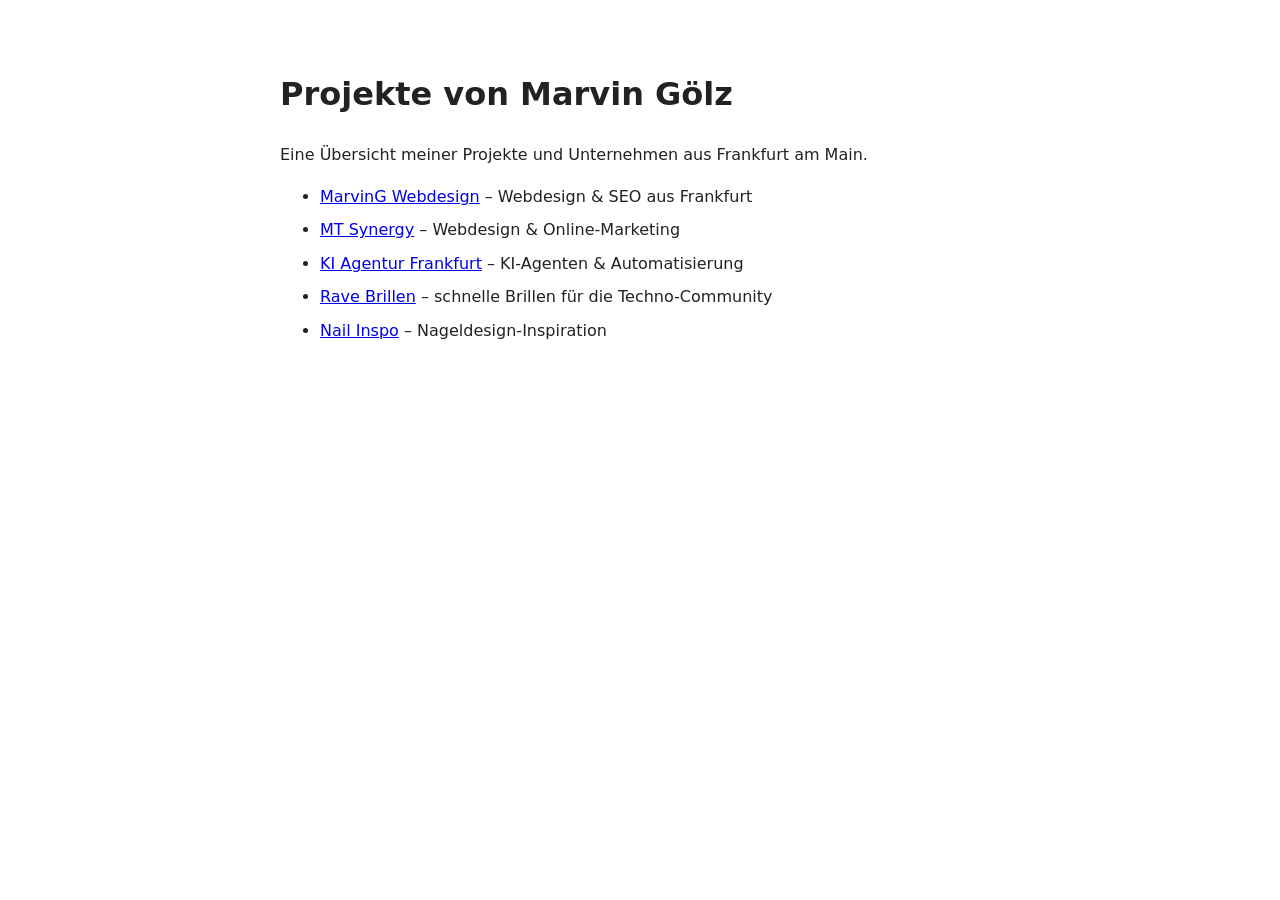
==== index.html @ 98b552a2 "Create index.html" ====
<!doctype html>
<html lang="de"><head><meta charset="utf-8"><meta name="viewport" content="width=device-width, initial-scale=1"><title>Projekte von Marvin Gölz</title>
<style>body{font-family:system-ui,sans-serif;max-width:720px;margin:0 auto;padding:48px 20px;line-height:1.6;color:#222}li{margin:8px 0}</style></head>
<body><h1>Projekte von Marvin Gölz</h1><p>Eine Übersicht meiner Projekte und Unternehmen aus Frankfurt am Main.</p>
<ul>
<li><a href="marving-webdesign/">MarvinG Webdesign</a> – Webdesign &amp; SEO aus Frankfurt</li>
<li><a href="mt-synergy/">MT Synergy</a> – Webdesign &amp; Online-Marketing</li>
<li><a href="ki-agentur-frankfurt/">KI Agentur Frankfurt</a> – KI-Agenten &amp; Automatisierung</li>
<li><a href="rave-brillen/">Rave Brillen</a> – schnelle Brillen für die Techno-Community</li>
<li><a href="nail-inspo/">Nail Inspo</a> – Nageldesign-Inspiration</li>
</ul></body></html>
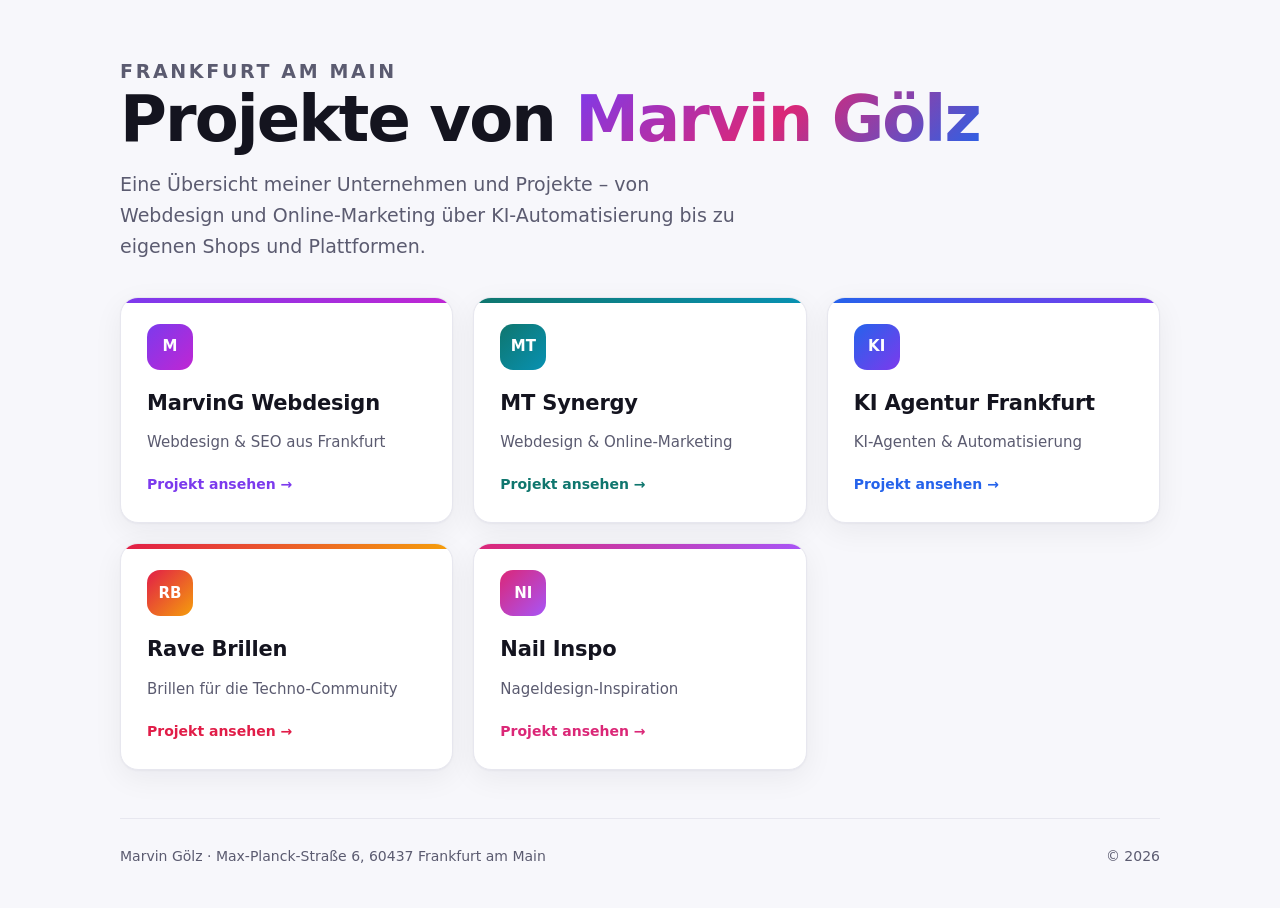
==== commit af040896: "Redesign Übersicht, Stylesheet, Sitemap und Search-Console-Verifizierung" ====
--- a/index.html
+++ b/index.html
@@ -1,11 +1,58 @@
 <!doctype html>
-<html lang="de"><head><meta charset="utf-8"><meta name="viewport" content="width=device-width, initial-scale=1"><title>Projekte von Marvin Gölz</title>
-<style>body{font-family:system-ui,sans-serif;max-width:720px;margin:0 auto;padding:48px 20px;line-height:1.6;color:#222}li{margin:8px 0}</style></head>
-<body><h1>Projekte von Marvin Gölz</h1><p>Eine Übersicht meiner Projekte und Unternehmen aus Frankfurt am Main.</p>
-<ul>
-<li><a href="marving-webdesign/">MarvinG Webdesign</a> – Webdesign &amp; SEO aus Frankfurt</li>
-<li><a href="mt-synergy/">MT Synergy</a> – Webdesign &amp; Online-Marketing</li>
-<li><a href="ki-agentur-frankfurt/">KI Agentur Frankfurt</a> – KI-Agenten &amp; Automatisierung</li>
-<li><a href="rave-brillen/">Rave Brillen</a> – schnelle Brillen für die Techno-Community</li>
-<li><a href="nail-inspo/">Nail Inspo</a> – Nageldesign-Inspiration</li>
-</ul></body></html>
+<html lang="de">
+<head>
+<meta charset="utf-8">
+<meta name="viewport" content="width=device-width, initial-scale=1">
+<title>Projekte von Marvin Gölz – Webdesign, KI &amp; Online-Projekte aus Frankfurt</title>
+<meta name="description" content="Übersicht der Projekte und Unternehmen von Marvin Gölz aus Frankfurt am Main: Webdesign, Online-Marketing, KI-Agenten, Rave Brillen und Nail Inspo.">
+<link rel="canonical" href="https://marvinggit.github.io/my-projects/">
+<meta property="og:title" content="Projekte von Marvin Gölz – Webdesign, KI &amp; Online-Projekte aus Frankfurt">
+<meta property="og:description" content="Übersicht der Projekte und Unternehmen von Marvin Gölz aus Frankfurt am Main: Webdesign, Online-Marketing, KI-Agenten, Rave Brillen und Nail Inspo.">
+<meta property="og:url" content="https://marvinggit.github.io/my-projects/">
+<meta property="og:type" content="website">
+<meta name="theme-color" content="#7c3aed">
+<link rel="stylesheet" href="style.css">
+</head>
+<body style="--accent:#7c3aed">
+<div class="wrap">
+  <section class="intro">
+    <p class="kicker">Frankfurt am Main</p>
+    <h1>Projekte von <span>Marvin Gölz</span></h1>
+    <p>Eine Übersicht meiner Unternehmen und Projekte – von Webdesign und Online-Marketing über KI-Automatisierung bis zu eigenen Shops und Plattformen.</p>
+  </section>
+  <main class="projects">
+    <a class="project" href="marving-webdesign/" style="--accent:#7c3aed;--accent2:#c026d3">
+      <span class="pm">M</span>
+      <h2>MarvinG Webdesign</h2>
+      <p>Webdesign &amp; SEO aus Frankfurt</p>
+      <span class="more">Projekt ansehen →</span>
+    </a>
+    <a class="project" href="mt-synergy/" style="--accent:#0f766e;--accent2:#0891b2">
+      <span class="pm">MT</span>
+      <h2>MT Synergy</h2>
+      <p>Webdesign &amp; Online-Marketing</p>
+      <span class="more">Projekt ansehen →</span>
+    </a>
+    <a class="project" href="ki-agentur-frankfurt/" style="--accent:#2563eb;--accent2:#7c3aed">
+      <span class="pm">KI</span>
+      <h2>KI Agentur Frankfurt</h2>
+      <p>KI-Agenten &amp; Automatisierung</p>
+      <span class="more">Projekt ansehen →</span>
+    </a>
+    <a class="project" href="rave-brillen/" style="--accent:#e11d48;--accent2:#f59e0b">
+      <span class="pm">RB</span>
+      <h2>Rave Brillen</h2>
+      <p>Brillen für die Techno-Community</p>
+      <span class="more">Projekt ansehen →</span>
+    </a>
+    <a class="project" href="nail-inspo/" style="--accent:#db2777;--accent2:#a855f7">
+      <span class="pm">NI</span>
+      <h2>Nail Inspo</h2>
+      <p>Nageldesign-Inspiration</p>
+      <span class="more">Projekt ansehen →</span>
+    </a>
+  </main>
+  <footer><span>Marvin Gölz · Max-Planck-Straße 6, 60437 Frankfurt am Main</span><span>© 2026</span></footer>
+</div>
+</body>
+</html>
--- a/style.css
+++ b/style.css
@@ -0,0 +1,44 @@
+:root{--bg:#f7f7fb;--surface:#fff;--text:#14141f;--muted:#5b5b70;--line:#e7e7ef;--radius:18px;--shadow:0 1px 2px rgba(20,20,40,.04),0 8px 30px rgba(20,20,40,.06)}
+@media (prefers-color-scheme:dark){:root{--bg:#0d0d14;--surface:#16161f;--text:#f1f1f7;--muted:#a3a3b8;--line:#272735;--shadow:0 1px 2px rgba(0,0,0,.3),0 8px 30px rgba(0,0,0,.35)}}
+*{box-sizing:border-box}html{-webkit-text-size-adjust:100%}
+body{margin:0;background:var(--bg);color:var(--text);font:16px/1.65 ui-sans-serif,system-ui,-apple-system,"Segoe UI",Roboto,"Helvetica Neue",Arial,sans-serif;-webkit-font-smoothing:antialiased}
+a{color:inherit}
+.wrap{max-width:1080px;margin:0 auto;padding:0 20px}
+.topbar{display:flex;justify-content:space-between;align-items:center;padding:18px 0;font-size:14px;color:var(--muted)}
+.topbar a{text-decoration:none;font-weight:600;color:var(--text)}
+.topbar a:hover{color:var(--accent)}
+.hero{position:relative;overflow:hidden;border-radius:28px;padding:64px 48px;color:#fff;background:radial-gradient(1200px 400px at 90% -10%,rgba(255,255,255,.22),transparent 60%),linear-gradient(135deg,var(--accent),var(--accent2));box-shadow:var(--shadow)}
+.hero:after{content:"";position:absolute;right:-80px;bottom:-120px;width:340px;height:340px;border-radius:50%;background:rgba(255,255,255,.08)}
+.mono{display:inline-grid;place-items:center;width:56px;height:56px;border-radius:16px;background:rgba(255,255,255,.18);backdrop-filter:blur(4px);font-weight:800;letter-spacing:.5px;font-size:18px;margin-bottom:22px;border:1px solid rgba(255,255,255,.3)}
+.kicker{text-transform:uppercase;letter-spacing:.14em;font-size:12px;font-weight:700;opacity:.85;margin:0 0 10px}
+.hero h1{font-size:clamp(34px,5.4vw,56px);line-height:1.05;margin:0 0 14px;letter-spacing:-.02em}
+.hero p.lead{font-size:clamp(17px,2vw,21px);max-width:640px;margin:0 0 30px;opacity:.95}
+.btn{display:inline-flex;align-items:center;gap:10px;background:#fff;color:#111;text-decoration:none;font-weight:700;padding:14px 22px;border-radius:999px;box-shadow:0 6px 20px rgba(0,0,0,.18);transition:transform .15s ease}
+.btn:hover{transform:translateY(-2px)}
+.btn svg{width:18px;height:18px}
+.grid{display:grid;grid-template-columns:1.6fr 1fr;gap:24px;margin:28px 0 40px}
+.card{background:var(--surface);border:1px solid var(--line);border-radius:var(--radius);padding:30px;box-shadow:var(--shadow)}
+.card h2{font-size:13px;text-transform:uppercase;letter-spacing:.14em;color:var(--accent);margin:0 0 16px}
+.card p{margin:0 0 16px;color:var(--text)}.card p:last-child{margin:0}
+.side{display:flex;flex-direction:column;gap:24px}
+ul.focus{list-style:none;margin:0;padding:0;display:grid;gap:12px}
+ul.focus li{display:flex;gap:12px;align-items:flex-start;font-weight:500}
+ul.focus li:before{content:"";flex:0 0 22px;height:22px;border-radius:7px;margin-top:2px;background:var(--accent) url("data:image/svg+xml,%3Csvg xmlns='http://www.w3.org/2000/svg' viewBox='0 0 24 24' fill='none' stroke='white' stroke-width='3' stroke-linecap='round' stroke-linejoin='round'%3E%3Cpath d='M5 12l5 5L20 7'/%3E%3C/svg%3E") center/14px no-repeat}
+.contact{font-size:15px;color:var(--muted)}.contact strong{color:var(--text);display:block;margin-bottom:4px}
+footer{border-top:1px solid var(--line);padding:26px 0 40px;color:var(--muted);font-size:14px;display:flex;justify-content:space-between;gap:12px;flex-wrap:wrap}
+footer a{text-decoration:none;font-weight:600;color:var(--text)}
+/* overview */
+.intro{padding:56px 0 34px}
+.intro .kicker{color:var(--muted);opacity:1}
+.intro h1{font-size:clamp(36px,6vw,64px);line-height:1.02;letter-spacing:-.03em;margin:0 0 16px}
+.intro h1 span{background:linear-gradient(135deg,#7c3aed,#db2777 50%,#2563eb);-webkit-background-clip:text;background-clip:text;color:transparent}
+.intro p{font-size:19px;color:var(--muted);max-width:620px;margin:0}
+.projects{display:grid;grid-template-columns:repeat(auto-fill,minmax(300px,1fr));gap:20px;margin-bottom:48px}
+.project{position:relative;display:flex;flex-direction:column;gap:10px;text-decoration:none;background:var(--surface);border:1px solid var(--line);border-radius:var(--radius);padding:26px;box-shadow:var(--shadow);transition:transform .15s ease,border-color .15s ease;overflow:hidden}
+.project:before{content:"";position:absolute;inset:0 0 auto 0;height:5px;background:linear-gradient(90deg,var(--accent),var(--accent2))}
+.project:hover{transform:translateY(-3px);border-color:var(--accent)}
+.project .pm{width:46px;height:46px;border-radius:13px;display:grid;place-items:center;color:#fff;font-weight:800;font-size:15px;background:linear-gradient(135deg,var(--accent),var(--accent2))}
+.project h2{margin:6px 0 0;font-size:21px;letter-spacing:-.01em}
+.project p{margin:0;color:var(--muted);font-size:15px}
+.project .more{margin-top:auto;padding-top:8px;font-weight:700;color:var(--accent);font-size:14px}
+@media (max-width:820px){.grid{grid-template-columns:1fr}.hero{padding:44px 26px;border-radius:22px}.card{padding:24px}}
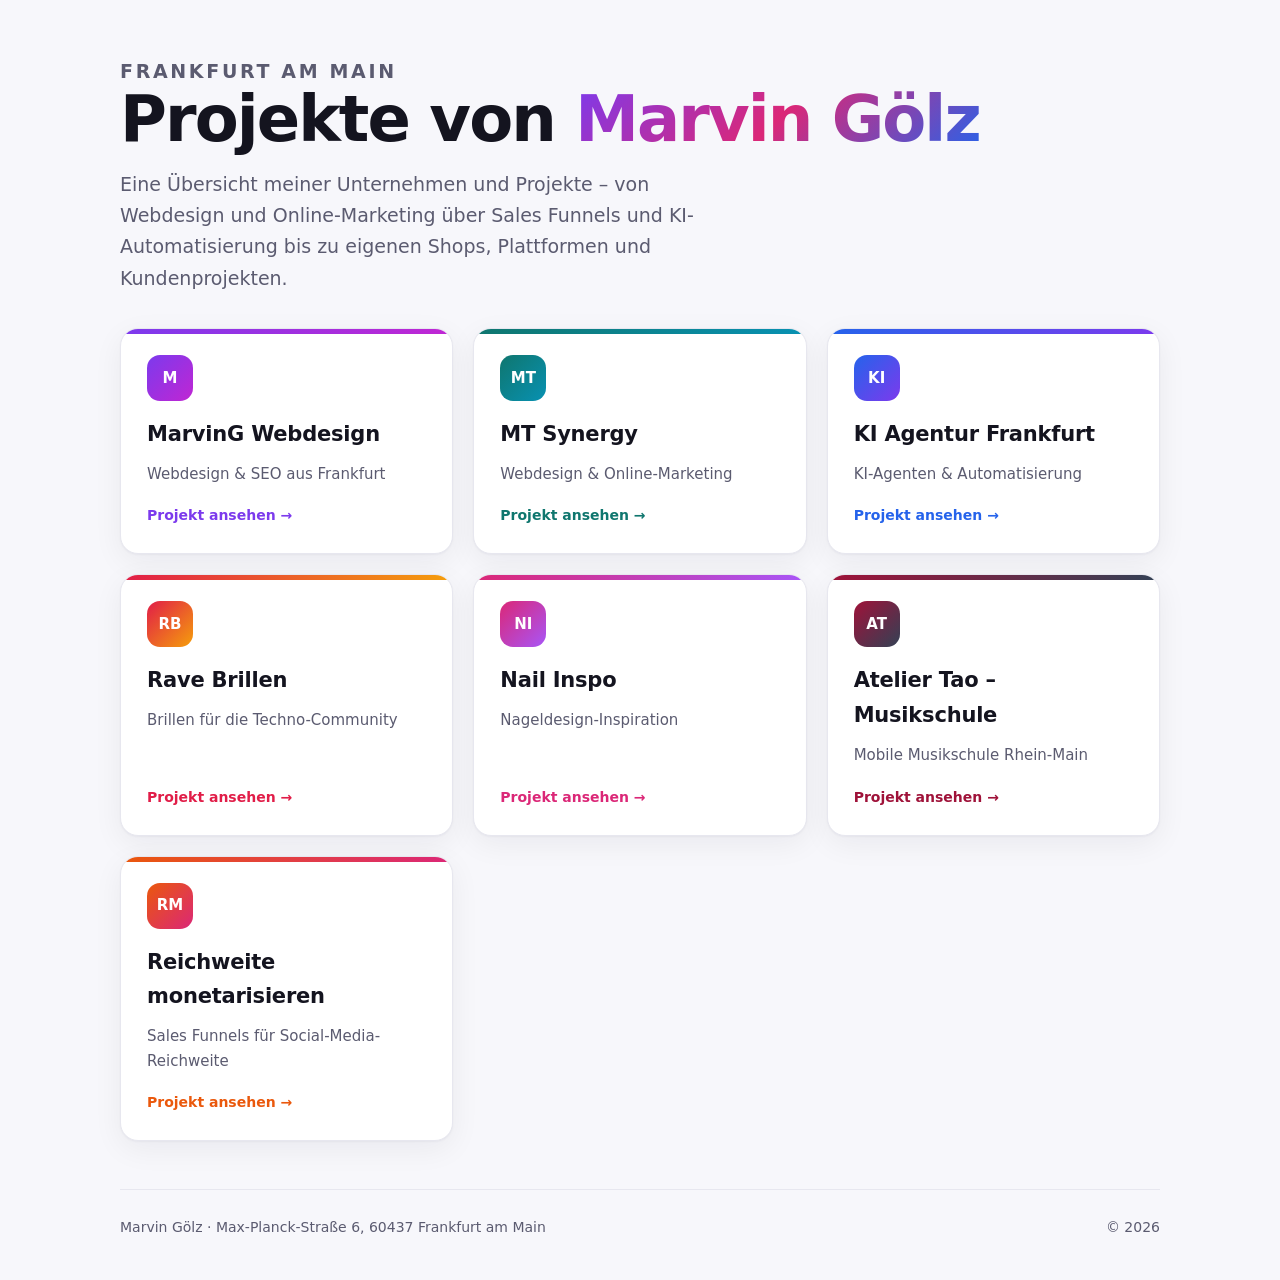
==== commit ce8d6ee8: "Add files via upload" ====
--- a/index.html
+++ b/index.html
@@ -18,7 +18,7 @@
   <section class="intro">
     <p class="kicker">Frankfurt am Main</p>
     <h1>Projekte von <span>Marvin Gölz</span></h1>
-    <p>Eine Übersicht meiner Unternehmen und Projekte – von Webdesign und Online-Marketing über KI-Automatisierung bis zu eigenen Shops und Plattformen.</p>
+    <p>Eine Übersicht meiner Unternehmen und Projekte – von Webdesign und Online-Marketing über Sales Funnels und KI-Automatisierung bis zu eigenen Shops, Plattformen und Kundenprojekten.</p>
   </section>
   <main class="projects">
     <a class="project" href="marving-webdesign/" style="--accent:#7c3aed;--accent2:#c026d3">
@@ -51,6 +51,18 @@
       <p>Nageldesign-Inspiration</p>
       <span class="more">Projekt ansehen →</span>
     </a>
+    <a class="project" href="musikschule-tao/" style="--accent:#9f1239;--accent2:#334155">
+      <span class="pm">AT</span>
+      <h2>Atelier Tao – Musikschule</h2>
+      <p>Mobile Musikschule Rhein-Main</p>
+      <span class="more">Projekt ansehen →</span>
+    </a>
+    <a class="project" href="reichweite-monetarisieren/" style="--accent:#ea580c;--accent2:#db2777">
+      <span class="pm">RM</span>
+      <h2>Reichweite monetarisieren</h2>
+      <p>Sales Funnels für Social-Media-Reichweite</p>
+      <span class="more">Projekt ansehen →</span>
+    </a>
   </main>
   <footer><span>Marvin Gölz · Max-Planck-Straße 6, 60437 Frankfurt am Main</span><span>© 2026</span></footer>
 </div>
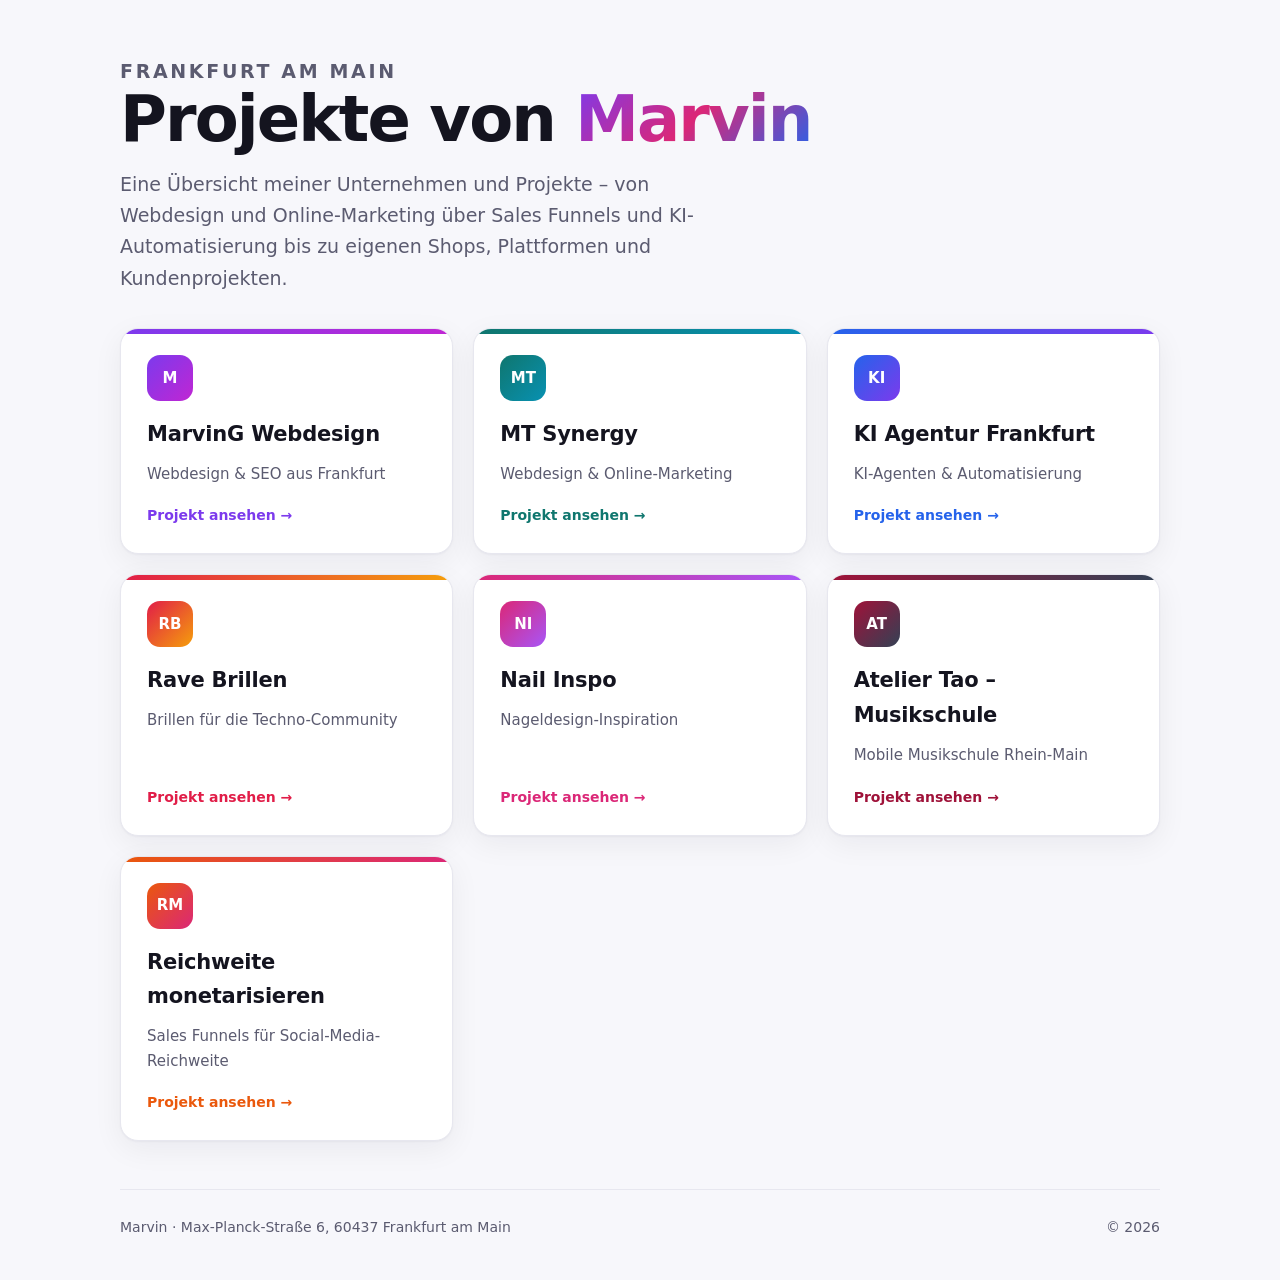
==== commit 2e4406fc: "Nachname entfernt: überall nur noch „Marvin“ Co-Authored-By: Claude Fable 5.1 <noreply@anthropic.com" ====
--- a/index.html
+++ b/index.html
@@ -3,11 +3,11 @@
 <head>
 <meta charset="utf-8">
 <meta name="viewport" content="width=device-width, initial-scale=1">
-<title>Projekte von Marvin Gölz – Webdesign, KI &amp; Online-Projekte aus Frankfurt</title>
-<meta name="description" content="Übersicht der Projekte und Unternehmen von Marvin Gölz aus Frankfurt am Main: Webdesign, Online-Marketing, KI-Agenten, Rave Brillen und Nail Inspo.">
+<title>Projekte von Marvin – Webdesign, KI &amp; Online-Projekte aus Frankfurt</title>
+<meta name="description" content="Übersicht der Projekte und Unternehmen von Marvin aus Frankfurt am Main: Webdesign, Online-Marketing, KI-Agenten, Rave Brillen und Nail Inspo.">
 <link rel="canonical" href="https://marvinggit.github.io/my-projects/">
-<meta property="og:title" content="Projekte von Marvin Gölz – Webdesign, KI &amp; Online-Projekte aus Frankfurt">
-<meta property="og:description" content="Übersicht der Projekte und Unternehmen von Marvin Gölz aus Frankfurt am Main: Webdesign, Online-Marketing, KI-Agenten, Rave Brillen und Nail Inspo.">
+<meta property="og:title" content="Projekte von Marvin – Webdesign, KI &amp; Online-Projekte aus Frankfurt">
+<meta property="og:description" content="Übersicht der Projekte und Unternehmen von Marvin aus Frankfurt am Main: Webdesign, Online-Marketing, KI-Agenten, Rave Brillen und Nail Inspo.">
 <meta property="og:url" content="https://marvinggit.github.io/my-projects/">
 <meta property="og:type" content="website">
 <meta name="theme-color" content="#7c3aed">
@@ -17,7 +17,7 @@
 <div class="wrap">
   <section class="intro">
     <p class="kicker">Frankfurt am Main</p>
-    <h1>Projekte von <span>Marvin Gölz</span></h1>
+    <h1>Projekte von <span>Marvin</span></h1>
     <p>Eine Übersicht meiner Unternehmen und Projekte – von Webdesign und Online-Marketing über Sales Funnels und KI-Automatisierung bis zu eigenen Shops, Plattformen und Kundenprojekten.</p>
   </section>
   <main class="projects">
@@ -64,7 +64,7 @@
       <span class="more">Projekt ansehen →</span>
     </a>
   </main>
-  <footer><span>Marvin Gölz · Max-Planck-Straße 6, 60437 Frankfurt am Main</span><span>© 2026</span></footer>
+  <footer><span>Marvin · Max-Planck-Straße 6, 60437 Frankfurt am Main</span><span>© 2026</span></footer>
 </div>
 </body>
 </html>
--- a/style.css
+++ b/style.css
@@ -24,6 +24,7 @@
 ul.focus{list-style:none;margin:0;padding:0;display:grid;gap:12px}
 ul.focus li{display:flex;gap:12px;align-items:flex-start;font-weight:500}
 ul.focus li:before{content:"";flex:0 0 22px;height:22px;border-radius:7px;margin-top:2px;background:var(--accent) url("data:image/svg+xml,%3Csvg xmlns='http://www.w3.org/2000/svg' viewBox='0 0 24 24' fill='none' stroke='white' stroke-width='3' stroke-linecap='round' stroke-linejoin='round'%3E%3Cpath d='M5 12l5 5L20 7'/%3E%3C/svg%3E") center/14px no-repeat}
+.profiles{margin:0;padding:0 6px;font-size:14px;color:var(--muted)}.profiles a{color:var(--muted);font-weight:600}.profiles a:hover{color:var(--accent)}
 .contact{font-size:15px;color:var(--muted)}.contact strong{color:var(--text);display:block;margin-bottom:4px}
 footer{border-top:1px solid var(--line);padding:26px 0 40px;color:var(--muted);font-size:14px;display:flex;justify-content:space-between;gap:12px;flex-wrap:wrap}
 footer a{text-decoration:none;font-weight:600;color:var(--text)}
